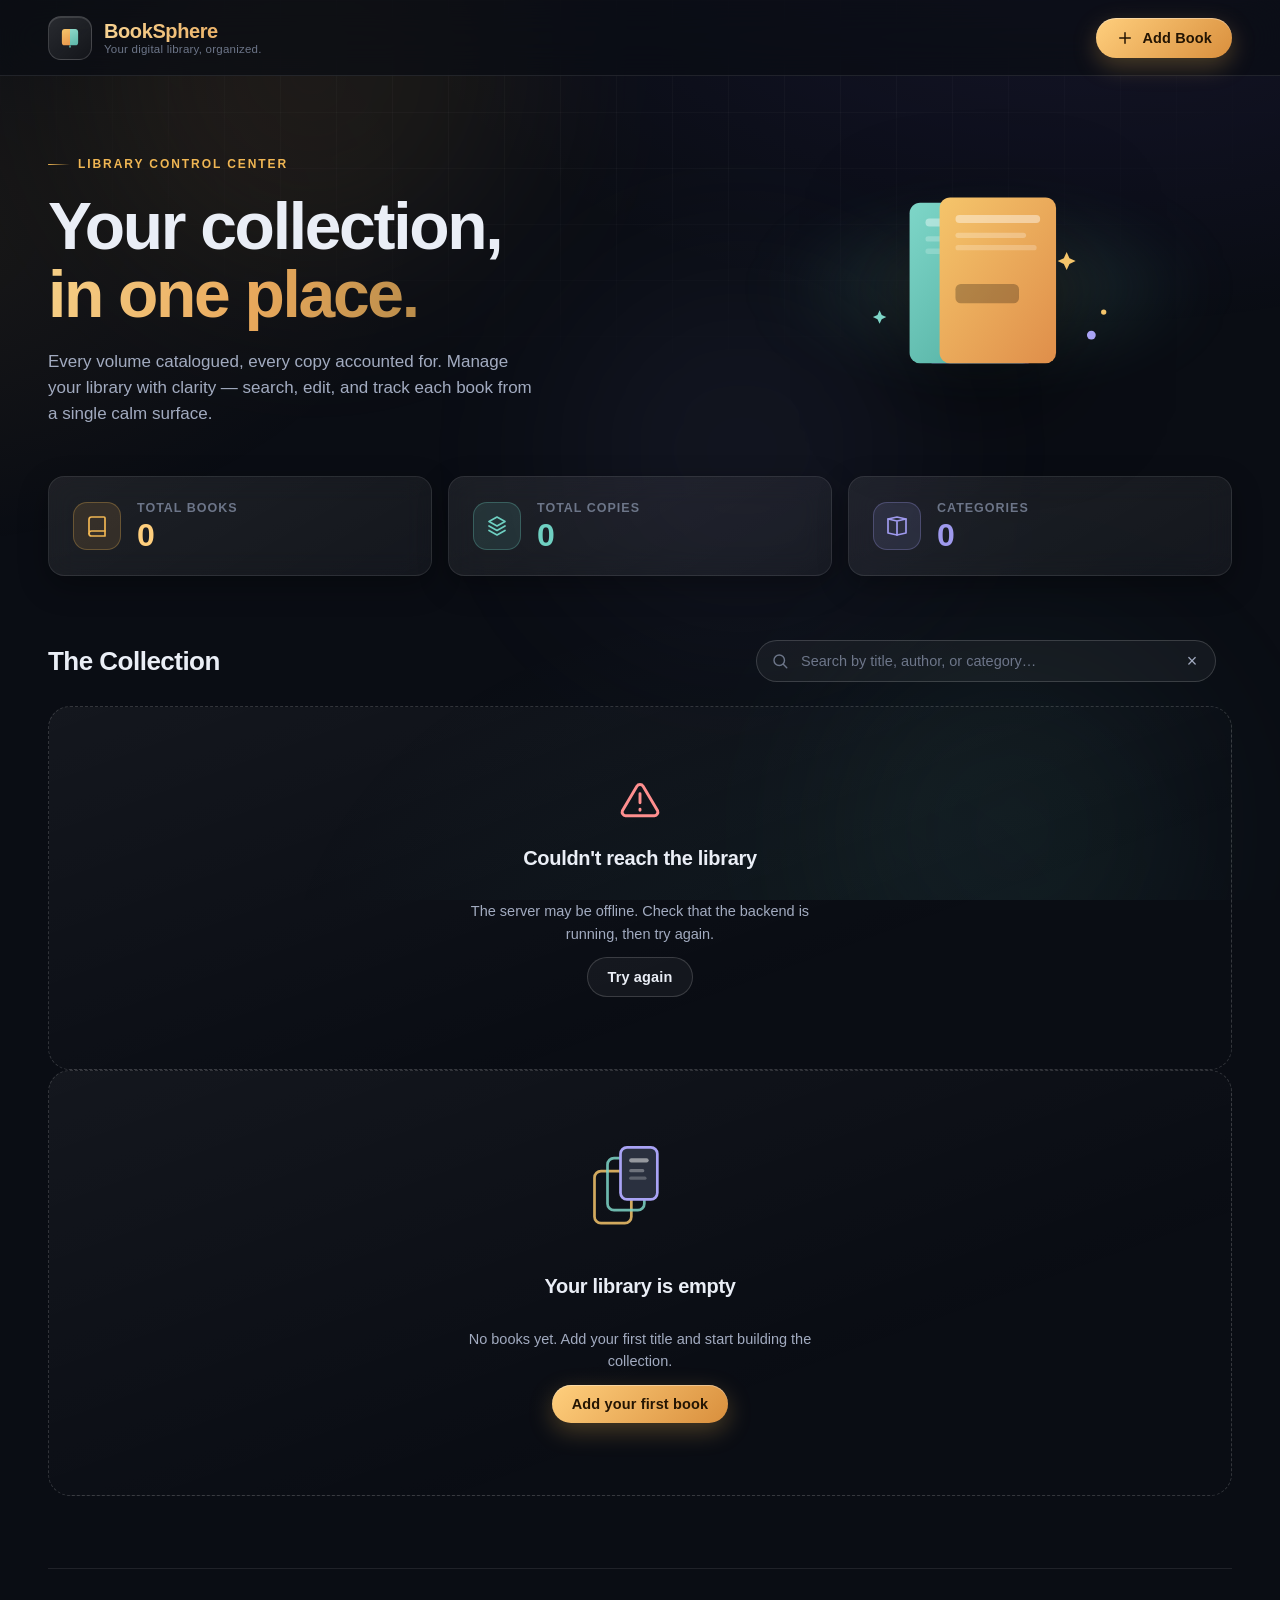
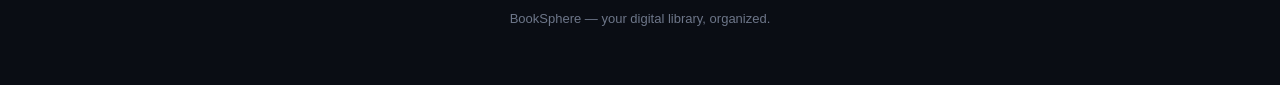
==== src/main/resources/static/index.html @ 6e529791 "Added BookSphere frontend dashboard" ====
<!DOCTYPE html>
<html lang="en">
<head>
  <meta charset="UTF-8">
  <meta name="viewport" content="width=device-width, initial-scale=1.0">
  <meta name="description" content="BookSphere - your digital library, organized.">
  <title>BookSphere &middot; Your digital library, organized.</title>
  <link rel="stylesheet" href="css/style.css">
</head>
<body>

  <!-- Ambient background decoration -->
  <div class="app-bg" aria-hidden="true">
    <div class="orb orb--amber"></div>
    <div class="orb orb--teal"></div>
    <div class="orb orb--violet"></div>
    <div class="grid-haze"></div>
  </div>

  <!-- ======================= Header ======================= -->
  <header class="site-header">
    <div class="site-header-inner">
      <a class="brand" href="#" aria-label="BookSphere home">
        <span class="brand-mark" aria-hidden="true">
          <svg viewBox="0 0 32 32" fill="none">
            <path d="M6 8.5C6 6.57 7.57 5 9.5 5H16v20H9.5A3.5 3.5 0 0 1 6 21.5v-13Z" fill="url(#g-brand)"/>
            <path d="M26 8.5C26 6.57 24.43 5 22.5 5H16v20h6.5a3.5 3.5 0 0 0 3.5-3.5v-13Z" fill="url(#g-brand2)"/>
            <rect x="15.1" y="25" width="1.8" height="3" rx="0.9" fill="url(#g-brand2)"/>
            <defs>
              <linearGradient id="g-brand" x1="6" y1="5" x2="16" y2="25" gradientUnits="userSpaceOnUse">
                <stop stop-color="#F5C56B"/><stop offset="1" stop-color="#E8964B"/>
              </linearGradient>
              <linearGradient id="g-brand2" x1="16" y1="5" x2="26" y2="25" gradientUnits="userSpaceOnUse">
                <stop stop-color="#8FD8C9"/><stop offset="1" stop-color="#5BB6A8"/>
              </linearGradient>
            </defs>
          </svg>
        </span>
        <span class="brand-text">
          <span class="brand-name">BookSphere</span>
          <span class="brand-tagline">Your digital library, organized.</span>
        </span>
      </a>

      <nav class="header-actions" aria-label="Primary actions">
        <button type="button" class="btn btn-primary" id="addBookBtn">
          <svg class="icon" viewBox="0 0 24 24" aria-hidden="true"><path d="M12 5v14M5 12h14" stroke="currentColor" stroke-width="2" stroke-linecap="round"/></svg>
          <span>Add Book</span>
        </button>
      </nav>
    </div>
  </header>

  <main id="main" class="page">

    <!-- ======================= Hero ======================= -->
    <section class="hero" aria-label="Welcome">
      <div class="hero-copy">
        <p class="eyebrow">Library Control Center</p>
        <h1 class="hero-title">Your collection,<br><span class="hero-accent">in one place.</span></h1>
        <p class="hero-sub">
          Every volume catalogued, every copy accounted for. Manage your library with clarity —
          search, edit, and track each book from a single calm surface.
        </p>
      </div>

      <div class="hero-art" aria-hidden="true">
        <div class="hero-art-stack">
          <svg class="stack-svg" viewBox="0 0 340 240">
            <defs>
              <linearGradient id="g-b1" x1="0" y1="0" x2="1" y2="1">
                <stop offset="0" stop-color="#F5C56B"/><stop offset="1" stop-color="#DF8E4A"/>
              </linearGradient>
              <linearGradient id="g-b2" x1="0" y1="0" x2="1" y2="1">
                <stop offset="0" stop-color="#7ED6C8"/><stop offset="1" stop-color="#4BA89B"/>
              </linearGradient>
              <linearGradient id="g-b3" x1="0" y1="0" x2="1" y2="1">
                <stop offset="0" stop-color="#A9A3F5"/><stop offset="1" stop-color="#7A72D8"/>
              </linearGradient>
            </defs>

            <g class="book book--back">
              <rect x="96" y="34" width="128" height="176" rx="10" fill="url(#g-b3)"/>
              <rect x="112" y="52" width="96" height="8" rx="4" fill="rgba(255,255,255,.35)"/>
              <rect x="112" y="70" width="76" height="6" rx="3" fill="rgba(255,255,255,.22)"/>
              <rect x="112" y="84" width="88" height="6" rx="3" fill="rgba(255,255,255,.18)"/>
            </g>

            <g class="book book--mid">
              <rect x="80" y="28" width="140" height="182" rx="12" fill="url(#g-b2)"/>
              <rect x="98" y="46" width="104" height="9" rx="4.5" fill="rgba(255,255,255,.4)"/>
              <rect x="98" y="66" width="84" height="6" rx="3" fill="rgba(255,255,255,.24)"/>
              <rect x="98" y="80" width="96" height="6" rx="3" fill="rgba(255,255,255,.2)"/>
              <circle cx="150" cy="118" r="26" fill="rgba(255,255,255,.14)"/>
              <circle cx="150" cy="118" r="14" fill="rgba(255,255,255,.18)"/>
            </g>

            <g class="book book--front">
              <rect x="114" y="22" width="132" height="188" rx="12" fill="url(#g-b1)"/>
              <rect x="132" y="42" width="96" height="9" rx="4.5" fill="rgba(255,255,255,.42)"/>
              <rect x="132" y="62" width="80" height="6" rx="3" fill="rgba(255,255,255,.26)"/>
              <rect x="132" y="76" width="92" height="6" rx="3" fill="rgba(255,255,255,.22)"/>
              <rect x="132" y="120" width="72" height="22" rx="6" fill="rgba(24,16,8,.28)"/>
            </g>

            <g class="spark spark--a"><path d="M258 84l3.2 7 7 3.2-7 3.2-3.2 7-3.2-7-7-3.2 7-3.2z" fill="#F5C56B"/></g>
            <g class="spark spark--b"><path d="M46 150l2.4 5.2 5.2 2.4-5.2 2.4-2.4 5.2-2.4-5.2-5.2-2.4 5.2-2.4z" fill="#7ED6C8"/></g>
            <g class="spark spark--c"><circle cx="286" cy="178" r="5" fill="#A9A3F5"/><circle cx="300" cy="152" r="3" fill="#F5C56B"/></g>
          </svg>
        </div>
        <div class="hero-art-glow" aria-hidden="true"></div>
      </div>
    </section>

    <!-- ======================= Statistics ======================= -->
    <section class="stats" aria-label="Library statistics">
      <article class="stat-card stat-card--books">
        <span class="stat-icon" aria-hidden="true">
          <svg viewBox="0 0 24 24"><path d="M4 19.5A2.5 2.5 0 0 1 6.5 17H20V4a1 1 0 0 0-1-1H6.5A2.5 2.5 0 0 0 4 5.5v14Z"/><path d="M4 19.5A2.5 2.5 0 0 0 6.5 22H20v-5"/></svg>
        </span>
        <div class="stat-body">
          <span class="stat-label">Total Books</span>
          <span class="stat-value" id="statBooks">0</span>
        </div>
      </article>

      <article class="stat-card stat-card--copies">
        <span class="stat-icon" aria-hidden="true">
          <svg viewBox="0 0 24 24"><path d="M12 3l8 4.5-8 4.5-8-4.5L12 3Z"/><path d="M4 12l8 4.5 8-4.5"/><path d="M4 16.5l8 4.5 8-4.5"/></svg>
        </span>
        <div class="stat-body">
          <span class="stat-label">Total Copies</span>
          <span class="stat-value" id="statCopies">0</span>
        </div>
      </article>

      <article class="stat-card stat-card--categories">
        <span class="stat-icon" aria-hidden="true">
          <svg viewBox="0 0 24 24"><path d="M3 5l9-2 9 2v14l-9 2-9-2V5Z"/><path d="M3 5l9 2 9-2M12 7v14"/></svg>
        </span>
        <div class="stat-body">
          <span class="stat-label">Categories</span>
          <span class="stat-value" id="statCategories">0</span>
        </div>
      </article>
    </section>

    <!-- ======================= Collection ======================= -->
    <section class="collection" aria-labelledby="collectionHeading">
      <div class="collection-toolbar">
        <h2 class="collection-title" id="collectionHeading">The Collection</h2>

        <div class="search-wrap">
          <svg class="search-icon" viewBox="0 0 24 24" aria-hidden="true"><circle cx="11" cy="11" r="7"/><path d="M21 21l-4.3-4.3"/></svg>
          <label class="sr-only" for="searchInput">Search books by title, author, or category</label>
          <input type="search" id="searchInput" class="search-input"
                 placeholder="Search by title, author, or category&hellip;" autocomplete="off">
          <button type="button" class="search-clear" id="searchClear" aria-label="Clear search" hidden>&times;</button>
        </div>

        <span class="result-count" id="resultCount" aria-live="polite"></span>
      </div>

      <!-- Book cards grid -->
      <div class="books-grid" id="booksGrid" aria-live="polite"></div>

      <!-- Loading state -->
      <div class="state-panel" id="loadingState" role="status" aria-label="Loading books">
        <div class="skeleton-grid" aria-hidden="true">
          <div class="skeleton-card"></div>
          <div class="skeleton-card"></div>
          <div class="skeleton-card"></div>
          <div class="skeleton-card"></div>
          <div class="skeleton-card"></div>
          <div class="skeleton-card"></div>
        </div>
        <p class="state-note">Opening your library&hellip;</p>
      </div>

      <!-- Load error state -->
      <div class="state-panel state-panel--center" id="errorState" role="alert" hidden>
        <div class="state-glyph" aria-hidden="true">
          <svg viewBox="0 0 24 24"><path d="M12 8v5M12 16.5v.5"/><path d="M10.3 3.9L2.4 17.3A2 2 0 0 0 4.1 20h15.8a2 2 0 0 0 1.7-2.7L13.7 3.9a2 2 0 0 0-3.4 0Z"/></svg>
        </div>
        <h3>Couldn't reach the library</h3>
        <p class="state-note">The server may be offline. Check that the backend is running, then try again.</p>
        <button type="button" class="btn btn-ghost" id="retryBtn">Try again</button>
      </div>

      <!-- Empty state -->
      <div class="state-panel state-panel--center" id="emptyState" hidden>
        <div class="empty-art" aria-hidden="true">
          <svg viewBox="0 0 120 96">
            <rect x="18" y="26" width="34" height="48" rx="6" fill="none" stroke="#F5C56B" stroke-width="2.5" opacity=".85"/>
            <rect x="30" y="14" width="34" height="48" rx="6" fill="none" stroke="#7ED6C8" stroke-width="2.5" opacity=".85"/>
            <rect x="42" y="4" width="34" height="48" rx="6" fill="#2A303F"/>
            <rect x="42" y="4" width="34" height="48" rx="6" fill="none" stroke="#A9A3F5" stroke-width="2.5"/>
            <rect x="50" y="14" width="18" height="4" rx="2" fill="rgba(255,255,255,.5)"/>
            <rect x="50" y="24" width="14" height="3" rx="1.5" fill="rgba(255,255,255,.32)"/>
            <rect x="50" y="31" width="16" height="3" rx="1.5" fill="rgba(255,255,255,.24)"/>
          </svg>
        </div>
        <h3>Your library is empty</h3>
        <p class="state-note">No books yet. Add your first title and start building the collection.</p>
        <button type="button" class="btn btn-primary" id="emptyAddBtn">Add your first book</button>
      </div>
    </section>

    <footer class="site-footer">
      <p>BookSphere &mdash; your digital library, organized.</p>
    </footer>
  </main>

  <!-- ======================= Add / Edit modal ======================= -->
  <div class="modal" id="bookModal" hidden role="dialog" aria-modal="true" aria-labelledby="bookModalTitle">
    <div class="modal-backdrop" data-close></div>
    <div class="modal-panel">
      <div class="modal-header">
        <h2 id="bookModalTitle">Add Book</h2>
        <button type="button" class="icon-btn" data-close aria-label="Close dialog">&times;</button>
      </div>

      <form id="bookForm" novalidate>
        <div class="field">
          <label for="fieldTitle">Title</label>
          <input type="text" id="fieldTitle" name="title" required maxlength="255" placeholder="e.g. The Midnight Library">
        </div>

        <div class="field">
          <label for="fieldAuthor">Author</label>
          <input type="text" id="fieldAuthor" name="author" required maxlength="255" placeholder="e.g. Matt Haig">
        </div>

        <div class="field">
          <label for="fieldCategory">Category</label>
          <input type="text" id="fieldCategory" name="category" required maxlength="255" placeholder="e.g. Fiction">
        </div>

        <div class="field-row">
          <div class="field">
            <label for="fieldPrice">Price</label>
            <div class="input-affix">
              <span class="affix" aria-hidden="true">$</span>
              <input type="number" id="fieldPrice" name="price" required min="1" step="0.01" placeholder="0.00">
            </div>
          </div>

          <div class="field">
            <label for="fieldQuantity">Quantity</label>
            <input type="number" id="fieldQuantity" name="quantity" required min="0" step="1" placeholder="0">
          </div>
        </div>

        <p class="form-error" id="formError" role="alert" hidden></p>

        <div class="form-actions">
          <button type="button" class="btn btn-ghost" data-close>Cancel</button>
          <button type="submit" class="btn btn-primary" id="bookFormSubmit">
            <span class="btn-label">Save Book</span>
          </button>
        </div>
      </form>
    </div>
  </div>

  <!-- ======================= Details modal ======================= -->
  <div class="modal" id="detailsModal" hidden role="dialog" aria-modal="true" aria-labelledby="detailsTitle">
    <div class="modal-backdrop" data-close></div>
    <div class="modal-panel modal-panel--details">
      <div class="modal-header">
        <h2 id="detailsTitle">Book Details</h2>
        <button type="button" class="icon-btn" data-close aria-label="Close dialog">&times;</button>
      </div>
      <div id="detailsContent"></div>
    </div>
  </div>

  <!-- ======================= Delete confirmation modal ======================= -->
  <div class="modal" id="deleteModal" hidden role="dialog" aria-modal="true" aria-labelledby="deleteTitle">
    <div class="modal-backdrop" data-close></div>
    <div class="modal-panel modal-panel--sm">
      <div class="modal-header">
        <h2 id="deleteTitle">Remove book?</h2>
        <button type="button" class="icon-btn" data-close aria-label="Close dialog">&times;</button>
      </div>
      <div class="modal-body">
        <p id="deleteMessage">This will permanently remove the book.</p>
        <p class="state-note">This action cannot be undone.</p>
        <div class="form-actions">
          <button type="button" class="btn btn-ghost" data-close>Cancel</button>
          <button type="button" class="btn btn-danger" id="confirmDeleteBtn">Delete book</button>
        </div>
      </div>
    </div>
  </div>

  <!-- Toast region -->
  <div class="toast-region" id="toastRegion" aria-live="polite" aria-atomic="false"></div>

  <script src="js/script.js" defer></script>
</body>
</html>
---- src/main/resources/static/css/style.css ----
/* ==========================================================================
   BookSphere — digital library control center
   Sections:
   1. Design tokens
   2. Reset & base
   3. Background decoration
   4. Buttons & icons
   5. Header
   6. Hero
   7. Statistics
   8. Collection toolbar & search
   9. Book cards
   10. State panels (loading / empty / error)
   11. Modals & forms
   12. Toasts
   13. Utilities
   14. Motion
   15. Responsive
   ========================================================================== */

/* --------------------------------------------------------------------------
   1. Design tokens
   -------------------------------------------------------------------------- */
:root {
  --bg: #0a0d14;
  --bg-soft: #0e1220;
  --surface: rgba(255, 255, 255, 0.045);
  --surface-strong: rgba(255, 255, 255, 0.08);
  --surface-hover: rgba(255, 255, 255, 0.1);
  --border: rgba(255, 255, 255, 0.09);
  --border-strong: rgba(255, 255, 255, 0.16);

  --text: #eaeef6;
  --text-dim: #a2abc0;
  --text-faint: #6d7689;

  --accent: #f0b653;
  --accent-strong: #ffcf7d;
  --accent-deep: #d98f3d;
  --teal: #6fd0c2;
  --violet: #9f9aee;
  --danger: #ef6d6d;
  --danger-strong: #ff8f8f;
  --success: #6fd0a2;

  --radius-sm: 10px;
  --radius: 16px;
  --radius-lg: 22px;

  --shadow: 0 18px 50px rgba(0, 0, 0, 0.45);
  --shadow-soft: 0 10px 30px rgba(0, 0, 0, 0.32);

  --font: "Inter", "Segoe UI", -apple-system, BlinkMacSystemFont, Roboto, "Helvetica Neue", Arial, sans-serif;

  --header-h: 76px;
  --page-max: 1240px;

  --ease: cubic-bezier(0.22, 1, 0.36, 1);
}

/* --------------------------------------------------------------------------
   2. Reset & base
   -------------------------------------------------------------------------- */
*,
*::before,
*::after {
  box-sizing: border-box;
  margin: 0;
  padding: 0;
}

html {
  scroll-behavior: smooth;
}

body {
  font-family: var(--font);
  background: var(--bg);
  color: var(--text);
  line-height: 1.55;
  min-height: 100vh;
  -webkit-font-smoothing: antialiased;
  text-rendering: optimizeLegibility;
  overflow-x: hidden;
}

button {
  font-family: inherit;
  cursor: pointer;
  border: none;
  background: none;
  color: inherit;
}

input {
  font-family: inherit;
}

a {
  color: inherit;
  text-decoration: none;
}

::selection {
  background: rgba(240, 182, 83, 0.32);
  color: var(--text);
}

:focus-visible {
  outline: 2px solid var(--accent);
  outline-offset: 2px;
  border-radius: 4px;
}

.sr-only {
  position: absolute;
  width: 1px;
  height: 1px;
  padding: 0;
  margin: -1px;
  overflow: hidden;
  clip: rect(0 0 0 0);
  white-space: nowrap;
  border: 0;
}

.icon {
  width: 18px;
  height: 18px;
  flex: none;
}

/* --------------------------------------------------------------------------
   3. Background decoration
   -------------------------------------------------------------------------- */
.app-bg {
  position: fixed;
  inset: 0;
  z-index: -1;
  pointer-events: none;
  overflow: hidden;
}

.app-bg::before {
  content: "";
  position: absolute;
  inset: 0;
  background:
    radial-gradient(1200px 700px at 85% -10%, rgba(127, 94, 255, 0.10), transparent 60%),
    radial-gradient(1000px 600px at -10% 25%, rgba(240, 182, 83, 0.07), transparent 55%),
    radial-gradient(900px 700px at 60% 110%, rgba(111, 208, 194, 0.06), transparent 55%);
}

.grid-haze {
  position: absolute;
  inset: 0;
  background-image:
    linear-gradient(rgba(255, 255, 255, 0.028) 1px, transparent 1px),
    linear-gradient(90deg, rgba(255, 255, 255, 0.028) 1px, transparent 1px);
  background-size: 56px 56px;
  mask-image: radial-gradient(ellipse 80% 60% at 50% 0%, #000 30%, transparent 75%);
  -webkit-mask-image: radial-gradient(ellipse 80% 60% at 50% 0%, #000 30%, transparent 75%);
}

.orb {
  position: absolute;
  border-radius: 50%;
  filter: blur(90px);
  opacity: 0.5;
}

.orb--amber { width: 420px; height: 420px; background: rgba(240, 182, 83, 0.16); top: -140px; left: 8%; }
.orb--teal  { width: 380px; height: 380px; background: rgba(111, 208, 194, 0.13); bottom: -120px; right: 6%; }
.orb--violet{ width: 360px; height: 360px; background: rgba(159, 154, 238, 0.12); top: 30%; right: 28%; }

/* --------------------------------------------------------------------------
   4. Buttons & icons
   -------------------------------------------------------------------------- */
.btn {
  display: inline-flex;
  align-items: center;
  justify-content: center;
  gap: 8px;
  padding: 11px 20px;
  border-radius: 999px;
  font-size: 14.5px;
  font-weight: 600;
  letter-spacing: 0.01em;
  transition: transform 0.18s var(--ease), box-shadow 0.18s var(--ease), background 0.18s var(--ease), border-color 0.18s var(--ease), color 0.18s var(--ease);
  white-space: nowrap;
  user-select: none;
}

.btn:active { transform: translateY(1px) scale(0.985); }

.btn-primary {
  background: linear-gradient(135deg, var(--accent-strong), var(--accent-deep));
  color: #241503;
  box-shadow: 0 8px 24px rgba(240, 182, 83, 0.28), inset 0 1px 0 rgba(255, 255, 255, 0.35);
}

.btn-primary:hover {
  transform: translateY(-1px);
  box-shadow: 0 12px 30px rgba(240, 182, 83, 0.38), inset 0 1px 0 rgba(255, 255, 255, 0.4);
}

.btn-ghost {
  background: var(--surface);
  border: 1px solid var(--border-strong);
  color: var(--text);
}

.btn-ghost:hover {
  background: var(--surface-hover);
  border-color: rgba(255, 255, 255, 0.26);
  transform: translateY(-1px);
}

.btn-danger {
  background: linear-gradient(135deg, #ff8f8f, #d95050);
  color: #2b0707;
  box-shadow: 0 8px 24px rgba(239, 109, 109, 0.25);
}

.btn-danger:hover {
  transform: translateY(-1px);
  box-shadow: 0 12px 30px rgba(239, 109, 109, 0.35);
}

.btn:disabled {
  opacity: 0.55;
  cursor: not-allowed;
  transform: none !important;
  box-shadow: none !important;
}

.icon-btn {
  display: inline-flex;
  align-items: center;
  justify-content: center;
  width: 34px;
  height: 34px;
  border-radius: 10px;
  background: var(--surface);
  border: 1px solid var(--border);
  color: var(--text-dim);
  font-size: 20px;
  line-height: 1;
  transition: background 0.16s var(--ease), color 0.16s var(--ease), border-color 0.16s var(--ease), transform 0.16s var(--ease);
}

.icon-btn:hover {
  background: var(--surface-hover);
  color: var(--text);
  transform: translateY(-1px);
}

/* Small square action buttons on cards */
.card-btn {
  display: inline-flex;
  align-items: center;
  justify-content: center;
  width: 34px;
  height: 34px;
  border-radius: 10px;
  border: 1px solid var(--border);
  background: var(--surface);
  color: var(--text-dim);
  transition: all 0.16s var(--ease);
}

.card-btn svg { width: 16px; height: 16px; }

.card-btn--edit:hover {
  color: var(--accent-strong);
  border-color: rgba(240, 182, 83, 0.4);
  background: rgba(240, 182, 83, 0.1);
}

.card-btn--delete:hover {
  color: var(--danger-strong);
  border-color: rgba(239, 109, 109, 0.4);
  background: rgba(239, 109, 109, 0.1);
}

/* --------------------------------------------------------------------------
   5. Header
   -------------------------------------------------------------------------- */
.site-header {
  position: sticky;
  top: 0;
  z-index: 40;
  height: var(--header-h);
  backdrop-filter: blur(18px);
  -webkit-backdrop-filter: blur(18px);
  background: rgba(10, 13, 20, 0.72);
  border-bottom: 1px solid var(--border);
}

.site-header-inner {
  max-width: var(--page-max);
  margin: 0 auto;
  padding: 0 28px;
  height: 100%;
  display: flex;
  align-items: center;
  justify-content: space-between;
  gap: 20px;
}

.brand {
  display: flex;
  align-items: center;
  gap: 12px;
  border-radius: 12px;
}

.brand-mark {
  display: grid;
  place-items: center;
  width: 44px;
  height: 44px;
  border-radius: 13px;
  background: linear-gradient(140deg, rgba(255, 255, 255, 0.12), rgba(255, 255, 255, 0.03));
  border: 1px solid var(--border-strong);
  box-shadow: inset 0 1px 0 rgba(255, 255, 255, 0.12);
}

.brand-mark svg { width: 26px; height: 26px; }

.brand-text { display: flex; flex-direction: column; line-height: 1.2; }

.brand-name {
  font-size: 20px;
  font-weight: 800;
  letter-spacing: -0.02em;
  background: linear-gradient(90deg, #f7d291, #e9a95c);
  -webkit-background-clip: text;
  background-clip: text;
  -webkit-text-fill-color: transparent;
}

.brand-tagline {
  font-size: 11.5px;
  color: var(--text-faint);
  letter-spacing: 0.02em;
}

.header-actions { display: flex; align-items: center; gap: 12px; }

/* --------------------------------------------------------------------------
   6. Hero
   -------------------------------------------------------------------------- */
.page {
  max-width: var(--page-max);
  margin: 0 auto;
  padding: 0 28px;
}

.hero {
  position: relative;
  display: grid;
  grid-template-columns: 1.15fr 0.85fr;
  gap: 40px;
  align-items: center;
  padding: 72px 0 48px;
}

.hero-copy { position: relative; z-index: 2; }

.eyebrow {
  display: inline-flex;
  align-items: center;
  gap: 8px;
  font-size: 12px;
  font-weight: 700;
  letter-spacing: 0.16em;
  text-transform: uppercase;
  color: var(--accent);
  margin-bottom: 18px;
}

.eyebrow::before {
  content: "";
  width: 22px;
  height: 1.5px;
  background: linear-gradient(90deg, var(--accent), transparent);
  border-radius: 2px;
}

.hero-title {
  font-size: clamp(40px, 5.4vw, 66px);
  font-weight: 800;
  line-height: 1.04;
  letter-spacing: -0.035em;
  margin-bottom: 20px;
}

.hero-accent {
  background: linear-gradient(100deg, #f6cf86, #e9a95c 55%, #b98c4a);
  -webkit-background-clip: text;
  background-clip: text;
  -webkit-text-fill-color: transparent;
}

.hero-sub {
  font-size: 17px;
  color: var(--text-dim);
  max-width: 52ch;
}

.hero-art { position: relative; display: flex; justify-content: center; z-index: 1; }

.hero-art-stack { position: relative; }

.stack-svg {
  width: min(400px, 100%);
  height: auto;
  filter: drop-shadow(0 30px 50px rgba(0, 0, 0, 0.5));
}

.hero-art-glow {
  position: absolute;
  inset: 12% 5%;
  background: radial-gradient(closest-side, rgba(240, 182, 83, 0.22), rgba(111, 208, 194, 0.12), transparent);
  filter: blur(30px);
  z-index: -1;
  border-radius: 50%;
}

/* --------------------------------------------------------------------------
   7. Statistics
   -------------------------------------------------------------------------- */
.stats {
  display: grid;
  grid-template-columns: repeat(3, 1fr);
  gap: 16px;
  margin-bottom: 64px;
}

.stat-card {
  display: flex;
  align-items: center;
  gap: 16px;
  padding: 22px 24px;
  background: linear-gradient(150deg, var(--surface-strong), var(--surface));
  border: 1px solid var(--border);
  border-radius: var(--radius);
  backdrop-filter: blur(14px);
  -webkit-backdrop-filter: blur(14px);
  box-shadow: var(--shadow-soft);
  transition: transform 0.22s var(--ease), border-color 0.22s var(--ease);
}

.stat-card:hover {
  transform: translateY(-3px);
  border-color: var(--border-strong);
}

.stat-icon {
  display: grid;
  place-items: center;
  width: 48px;
  height: 48px;
  border-radius: 14px;
  flex: none;
}

.stat-icon svg {
  width: 24px;
  height: 24px;
  stroke: currentColor;
  fill: none;
  stroke-width: 1.7;
  stroke-linecap: round;
  stroke-linejoin: round;
}

.stat-card--books .stat-icon      { color: var(--accent);  background: rgba(240, 182, 83, 0.12);  border: 1px solid rgba(240, 182, 83, 0.28); }
.stat-card--copies .stat-icon     { color: var(--teal);    background: rgba(111, 208, 194, 0.12); border: 1px solid rgba(111, 208, 194, 0.28); }
.stat-card--categories .stat-icon { color: var(--violet);  background: rgba(159, 154, 238, 0.12); border: 1px solid rgba(159, 154, 238, 0.28); }

.stat-body { display: flex; flex-direction: column; }

.stat-label {
  font-size: 12.5px;
  font-weight: 600;
  letter-spacing: 0.08em;
  text-transform: uppercase;
  color: var(--text-faint);
}

.stat-value {
  font-size: 32px;
  font-weight: 800;
  letter-spacing: -0.02em;
  line-height: 1.1;
}

.stat-card--books .stat-value      { color: var(--accent-strong); }
.stat-card--copies .stat-value     { color: var(--teal); }
.stat-card--categories .stat-value { color: var(--violet); }

/* --------------------------------------------------------------------------
   8. Collection toolbar & search
   -------------------------------------------------------------------------- */
.collection { padding-bottom: 40px; }

.collection-toolbar {
  display: flex;
  align-items: center;
  flex-wrap: wrap;
  gap: 16px;
  margin-bottom: 24px;
}

.collection-title {
  font-size: 26px;
  font-weight: 800;
  letter-spacing: -0.02em;
  margin-right: auto;
}

.search-wrap {
  position: relative;
  flex: 1 1 320px;
  max-width: 460px;
}

.search-icon {
  position: absolute;
  left: 15px;
  top: 50%;
  transform: translateY(-50%);
  width: 18px;
  height: 18px;
  fill: none;
  stroke: var(--text-faint);
  stroke-width: 1.9;
  stroke-linecap: round;
  pointer-events: none;
}

.search-input {
  width: 100%;
  padding: 12px 42px 12px 44px;
  border-radius: 999px;
  border: 1px solid var(--border-strong);
  background: var(--surface);
  color: var(--text);
  font-size: 14.5px;
  transition: border-color 0.18s var(--ease), background 0.18s var(--ease), box-shadow 0.18s var(--ease);
}

.search-input::placeholder { color: var(--text-faint); }

.search-input:focus {
  outline: none;
  border-color: rgba(240, 182, 83, 0.55);
  background: var(--surface-strong);
  box-shadow: 0 0 0 4px rgba(240, 182, 83, 0.12);
}

.search-input::-webkit-search-cancel-button { display: none; }

.search-clear {
  position: absolute;
  right: 10px;
  top: 50%;
  transform: translateY(-50%);
  width: 28px;
  height: 28px;
  border-radius: 50%;
  color: var(--text-dim);
  font-size: 18px;
  line-height: 1;
  display: grid;
  place-items: center;
  transition: background 0.16s var(--ease), color 0.16s var(--ease);
}

.search-clear:hover { background: var(--surface-hover); color: var(--text); }

.result-count {
  font-size: 13px;
  color: var(--text-faint);
  white-space: nowrap;
}

/* --------------------------------------------------------------------------
   9. Book cards
   -------------------------------------------------------------------------- */
.books-grid {
  display: grid;
  grid-template-columns: repeat(auto-fill, minmax(262px, 1fr));
  gap: 18px;
}

.book-card {
  position: relative;
  display: flex;
  flex-direction: column;
  border-radius: var(--radius);
  background: linear-gradient(160deg, var(--surface-strong), var(--surface));
  border: 1px solid var(--border);
  backdrop-filter: blur(12px);
  -webkit-backdrop-filter: blur(12px);
  box-shadow: var(--shadow-soft);
  overflow: hidden;
  cursor: pointer;
  transition: transform 0.22s var(--ease), border-color 0.22s var(--ease), box-shadow 0.22s var(--ease);
}

.book-card:hover {
  transform: translateY(-4px);
  border-color: var(--border-strong);
  box-shadow: 0 20px 46px rgba(0, 0, 0, 0.5);
}

/* Category-tinted spine accent */
.book-spine {
  position: absolute;
  inset: 0 auto 0 0;
  width: 5px;
  background: linear-gradient(180deg,
    hsl(var(--cat-hue) 85% 68%),
    hsl(var(--cat-hue) 80% 46%));
}

.book-card-body { padding: 22px 22px 18px; display: flex; flex-direction: column; gap: 6px; flex: 1; }

.book-card-top {
  display: flex;
  align-items: center;
  justify-content: space-between;
  gap: 10px;
  margin-bottom: 8px;
}

.badge {
  display: inline-flex;
  align-items: center;
  gap: 6px;
  padding: 4px 10px;
  border-radius: 999px;
  font-size: 11.5px;
  font-weight: 700;
  letter-spacing: 0.02em;
  color: hsl(var(--cat-hue) 90% 78%);
  background: hsla(var(--cat-hue), 70%, 60%, 0.14);
  border: 1px solid hsla(var(--cat-hue), 75%, 65%, 0.28);
}

.badge::before {
  content: "";
  width: 6px;
  height: 6px;
  border-radius: 50%;
  background: hsl(var(--cat-hue) 90% 70%);
  box-shadow: 0 0 8px hsl(var(--cat-hue) 90% 70%);
}

.book-id {
  font-size: 11.5px;
  font-weight: 700;
  color: var(--text-faint);
  letter-spacing: 0.04em;
}

.book-title {
  font-size: 17.5px;
  font-weight: 700;
  line-height: 1.3;
  letter-spacing: -0.015em;
  display: -webkit-box;
  -webkit-line-clamp: 2;
  -webkit-box-orient: vertical;
  overflow: hidden;
  min-height: 2.6em;
}

.book-author {
  font-size: 13.5px;
  color: var(--text-dim);
  display: -webkit-box;
  -webkit-line-clamp: 1;
  -webkit-box-orient: vertical;
  overflow: hidden;
}

.book-meta {
  display: flex;
  align-items: center;
  justify-content: space-between;
  gap: 10px;
  margin-top: 12px;
  padding-top: 14px;
  border-top: 1px dashed var(--border);
}

.book-price {
  font-size: 16px;
  font-weight: 800;
  color: var(--accent-strong);
  letter-spacing: -0.01em;
}

.book-qty {
  display: inline-flex;
  align-items: center;
  gap: 6px;
  font-size: 12.5px;
  font-weight: 600;
  color: var(--text-dim);
  padding: 4px 10px;
  border-radius: 999px;
  background: var(--surface);
  border: 1px solid var(--border);
}

.book-qty--none { color: var(--danger-strong); border-color: rgba(239, 109, 109, 0.3); }

.book-actions {
  display: flex;
  gap: 8px;
  margin-top: 16px;
  opacity: 0;
  transform: translateY(4px);
  transition: opacity 0.2s var(--ease), transform 0.2s var(--ease);
}

.book-card:hover .book-actions,
.book-card:focus-within .book-actions {
  opacity: 1;
  transform: translateY(0);
}

@media (hover: none) {
  .book-actions { opacity: 1; transform: none; }
}

/* --------------------------------------------------------------------------
   10. State panels (loading / empty / error)
   -------------------------------------------------------------------------- */
.state-panel {
  padding: 28px;
  text-align: center;
  border-radius: var(--radius-lg);
  background: linear-gradient(160deg, var(--surface), transparent 70%);
  border: 1px dashed var(--border-strong);
}

.state-panel--center {
  display: flex;
  flex-direction: column;
  align-items: center;
  gap: 12px;
  padding: 72px 28px;
}

.state-panel h3 {
  font-size: 20px;
  font-weight: 700;
  letter-spacing: -0.015em;
}

.state-note {
  color: var(--text-dim);
  font-size: 14.5px;
  max-width: 46ch;
}

.state-glyph {
  color: var(--danger-strong);
}

.state-glyph svg {
  width: 44px;
  height: 44px;
  fill: none;
  stroke: currentColor;
  stroke-width: 1.6;
  stroke-linecap: round;
  stroke-linejoin: round;
}

.empty-art { margin-bottom: 4px; }

.empty-art svg { width: 130px; height: auto; }

/* Loading skeletons */
.skeleton-grid {
  display: grid;
  grid-template-columns: repeat(auto-fill, minmax(262px, 1fr));
  gap: 18px;
}

.skeleton-card {
  height: 218px;
  border-radius: var(--radius);
  background: linear-gradient(100deg,
    var(--surface) 40%,
    rgba(255, 255, 255, 0.085) 50%,
    var(--surface) 60%);
  background-size: 220% 100%;
  animation: shimmer 1.4s linear infinite;
  border: 1px solid var(--border);
}

.state-panel .state-note {
  margin: 14px auto 0;
  display: flex;
  align-items: center;
  justify-content: center;
  gap: 10px;
}

.loading-spinner {
  width: 18px;
  height: 18px;
  border-radius: 50%;
  border: 2px solid var(--border-strong);
  border-top-color: var(--accent);
  animation: spin 0.8s linear infinite;
}

/* --------------------------------------------------------------------------
   11. Modals & forms
   -------------------------------------------------------------------------- */
.modal {
  position: fixed;
  inset: 0;
  z-index: 60;
  display: flex;
  align-items: center;
  justify-content: center;
  padding: 20px;
}

.modal[hidden] { display: none; }

.modal-backdrop {
  position: absolute;
  inset: 0;
  background: rgba(4, 6, 10, 0.68);
  backdrop-filter: blur(6px);
  -webkit-backdrop-filter: blur(6px);
  animation: fadeIn 0.2s ease both;
}

.modal-panel {
  position: relative;
  width: min(480px, 100%);
  max-height: calc(100vh - 48px);
  overflow-y: auto;
  background: linear-gradient(170deg, #151a29, #0e1220);
  border: 1px solid var(--border-strong);
  border-radius: var(--radius-lg);
  box-shadow: var(--shadow);
  padding: 26px;
  animation: modalIn 0.28s var(--ease) both;
}

.modal-panel--sm { width: min(400px, 100%); }

.modal-header {
  display: flex;
  align-items: center;
  justify-content: space-between;
  gap: 12px;
  margin-bottom: 22px;
}

.modal-header h2 {
  font-size: 21px;
  font-weight: 800;
  letter-spacing: -0.02em;
}

.modal-body p { color: var(--text-dim); font-size: 14.5px; }
.modal-body .state-note { margin-top: 6px; }

/* Form fields */
#bookForm { display: flex; flex-direction: column; gap: 16px; }

.field { display: flex; flex-direction: column; gap: 7px; }

.field label {
  font-size: 12.5px;
  font-weight: 700;
  letter-spacing: 0.06em;
  text-transform: uppercase;
  color: var(--text-dim);
}

.field-row {
  display: grid;
  grid-template-columns: 1fr 1fr;
  gap: 14px;
}

.field input {
  padding: 12px 14px;
  border-radius: var(--radius-sm);
  border: 1px solid var(--border-strong);
  background: rgba(255, 255, 255, 0.045);
  color: var(--text);
  font-size: 15px;
  transition: border-color 0.18s var(--ease), background 0.18s var(--ease), box-shadow 0.18s var(--ease);
}

.field input::placeholder { color: var(--text-faint); }

.field input:focus {
  outline: none;
  border-color: rgba(240, 182, 83, 0.55);
  background: rgba(255, 255, 255, 0.07);
  box-shadow: 0 0 0 4px rgba(240, 182, 83, 0.12);
}

.field input[aria-invalid="true"] {
  border-color: rgba(239, 109, 109, 0.6);
}

.input-affix { position: relative; }

.input-affix .affix {
  position: absolute;
  left: 14px;
  top: 50%;
  transform: translateY(-50%);
  color: var(--text-faint);
  font-size: 15px;
  font-weight: 600;
  pointer-events: none;
}

.input-affix input { width: 100%; padding-left: 30px; }

.form-error {
  padding: 11px 14px;
  border-radius: var(--radius-sm);
  font-size: 13.5px;
  color: var(--danger-strong);
  background: rgba(239, 109, 109, 0.1);
  border: 1px solid rgba(239, 109, 109, 0.28);
}

.form-actions {
  display: flex;
  justify-content: flex-end;
  gap: 10px;
  margin-top: 6px;
}

/* Details view */
.detail-block { display: flex; flex-direction: column; gap: 14px; }

.detail-cover {
  height: 110px;
  border-radius: var(--radius);
  background:
    linear-gradient(140deg, hsla(var(--cat-hue), 80%, 60%, 0.35), transparent 60%),
    linear-gradient(160deg, var(--surface-strong), var(--surface));
  border: 1px solid var(--border);
  display: flex;
  align-items: flex-end;
  padding: 16px 18px;
}

.detail-cover .badge { margin-bottom: 2px; }

.detail-title {
  font-size: 22px;
  font-weight: 800;
  letter-spacing: -0.02em;
  line-height: 1.25;
}

.detail-sub { color: var(--text-dim); font-size: 15px; }

.detail-grid {
  display: grid;
  grid-template-columns: 1fr 1fr;
  gap: 12px;
}

.detail-cell {
  padding: 14px 16px;
  border-radius: var(--radius-sm);
  background: var(--surface);
  border: 1px solid var(--border);
}

.detail-cell span {
  display: block;
  font-size: 11.5px;
  font-weight: 700;
  letter-spacing: 0.08em;
  text-transform: uppercase;
  color: var(--text-faint);
  margin-bottom: 4px;
}

.detail-cell strong {
  font-size: 17px;
  font-weight: 800;
  color: var(--text);
}

.detail-cell strong.dim { color: var(--text-dim); }

/* --------------------------------------------------------------------------
   12. Toasts
   -------------------------------------------------------------------------- */
.toast-region {
  position: fixed;
  right: 20px;
  bottom: 20px;
  z-index: 80;
  display: flex;
  flex-direction: column;
  gap: 10px;
  max-width: min(380px, calc(100vw - 40px));
}

.toast {
  display: flex;
  align-items: flex-start;
  gap: 11px;
  padding: 13px 15px;
  border-radius: var(--radius-sm);
  background: linear-gradient(160deg, #171c2c, #10141f);
  border: 1px solid var(--border-strong);
  box-shadow: var(--shadow);
  font-size: 14px;
  animation: toastIn 0.3s var(--ease) both;
}

.toast--closing { animation: toastOut 0.25s var(--ease) both; }

.toast-icon {
  width: 20px;
  height: 20px;
  flex: none;
  margin-top: 1px;
}

.toast--success .toast-icon { color: var(--success); }
.toast--error .toast-icon { color: var(--danger-strong); }
.toast--info .toast-icon { color: var(--accent); }

.toast-body { display: flex; flex-direction: column; gap: 2px; }

.toast-title {
  font-weight: 700;
  font-size: 13.5px;
}

.toast-msg { color: var(--text-dim); font-size: 13px; }

/* --------------------------------------------------------------------------
   13. Utilities
   -------------------------------------------------------------------------- */
.site-footer {
  padding: 40px 0 56px;
  text-align: center;
  color: var(--text-faint);
  font-size: 13px;
  border-top: 1px solid var(--border);
  margin-top: 32px;
}

/* --------------------------------------------------------------------------
   14. Motion
   -------------------------------------------------------------------------- */
@keyframes fadeIn {
  from { opacity: 0; }
  to { opacity: 1; }
}

@keyframes fadeUp {
  from { opacity: 0; transform: translateY(16px); }
  to { opacity: 1; transform: translateY(0); }
}

@keyframes modalIn {
  from { opacity: 0; transform: translateY(18px) scale(0.97); }
  to { opacity: 1; transform: translateY(0) scale(1); }
}

@keyframes toastIn {
  from { opacity: 0; transform: translateX(24px); }
  to { opacity: 1; transform: translateX(0); }
}

@keyframes toastOut {
  from { opacity: 1; transform: translateX(0); }
  to { opacity: 0; transform: translateX(24px); }
}

@keyframes shimmer {
  0% { background-position: 120% 0; }
  100% { background-position: -120% 0; }
}

@keyframes spin {
  to { transform: rotate(360deg); }
}

@keyframes floaty {
  0%, 100% { transform: translateY(0); }
  50% { transform: translateY(-10px); }
}

.book--back { animation: floaty 7s ease-in-out infinite; }
.book--mid  { animation: floaty 8.5s ease-in-out 0.6s infinite; }
.book--front{ animation: floaty 6.5s ease-in-out 1.1s infinite; }

.spark { animation: twinkle 3.2s ease-in-out infinite; }
.spark--b { animation-delay: 1.1s; }
.spark--c { animation-delay: 2s; }

@keyframes twinkle {
  0%, 100% { opacity: 0.5; transform: scale(0.85); }
  50% { opacity: 1; transform: scale(1.1); }
}

.animate-in {
  opacity: 0;
  animation: fadeUp 0.6s var(--ease) forwards;
  animation-delay: var(--delay, 0ms);
}

@media (prefers-reduced-motion: reduce) {
  *, *::before, *::after {
    animation-duration: 0.01ms !important;
    animation-iteration-count: 1 !important;
    transition-duration: 0.01ms !important;
  }
  html { scroll-behavior: auto; }
}

/* --------------------------------------------------------------------------
   15. Responsive
   -------------------------------------------------------------------------- */
@media (max-width: 900px) {
  .hero { grid-template-columns: 1fr; padding-top: 48px; }
  .hero-art { order: -1; }
  .stack-svg { width: min(300px, 80vw); }
}

@media (max-width: 680px) {
  :root { --header-h: 64px; }
  .page { padding: 0 18px; }
  .site-header-inner { padding: 0 18px; }
  .brand-tagline { display: none; }
  .stats { grid-template-columns: 1fr; gap: 12px; }
  .collection-toolbar { flex-direction: column; align-items: stretch; }
  .collection-title { margin-right: 0; }
  .search-wrap { max-width: none; }
  .result-count { align-self: flex-end; }
  .hero { padding-bottom: 36px; }
  .stats { margin-bottom: 44px; }
  .field-row { grid-template-columns: 1fr; }
  .detail-grid { grid-template-columns: 1fr; }
}
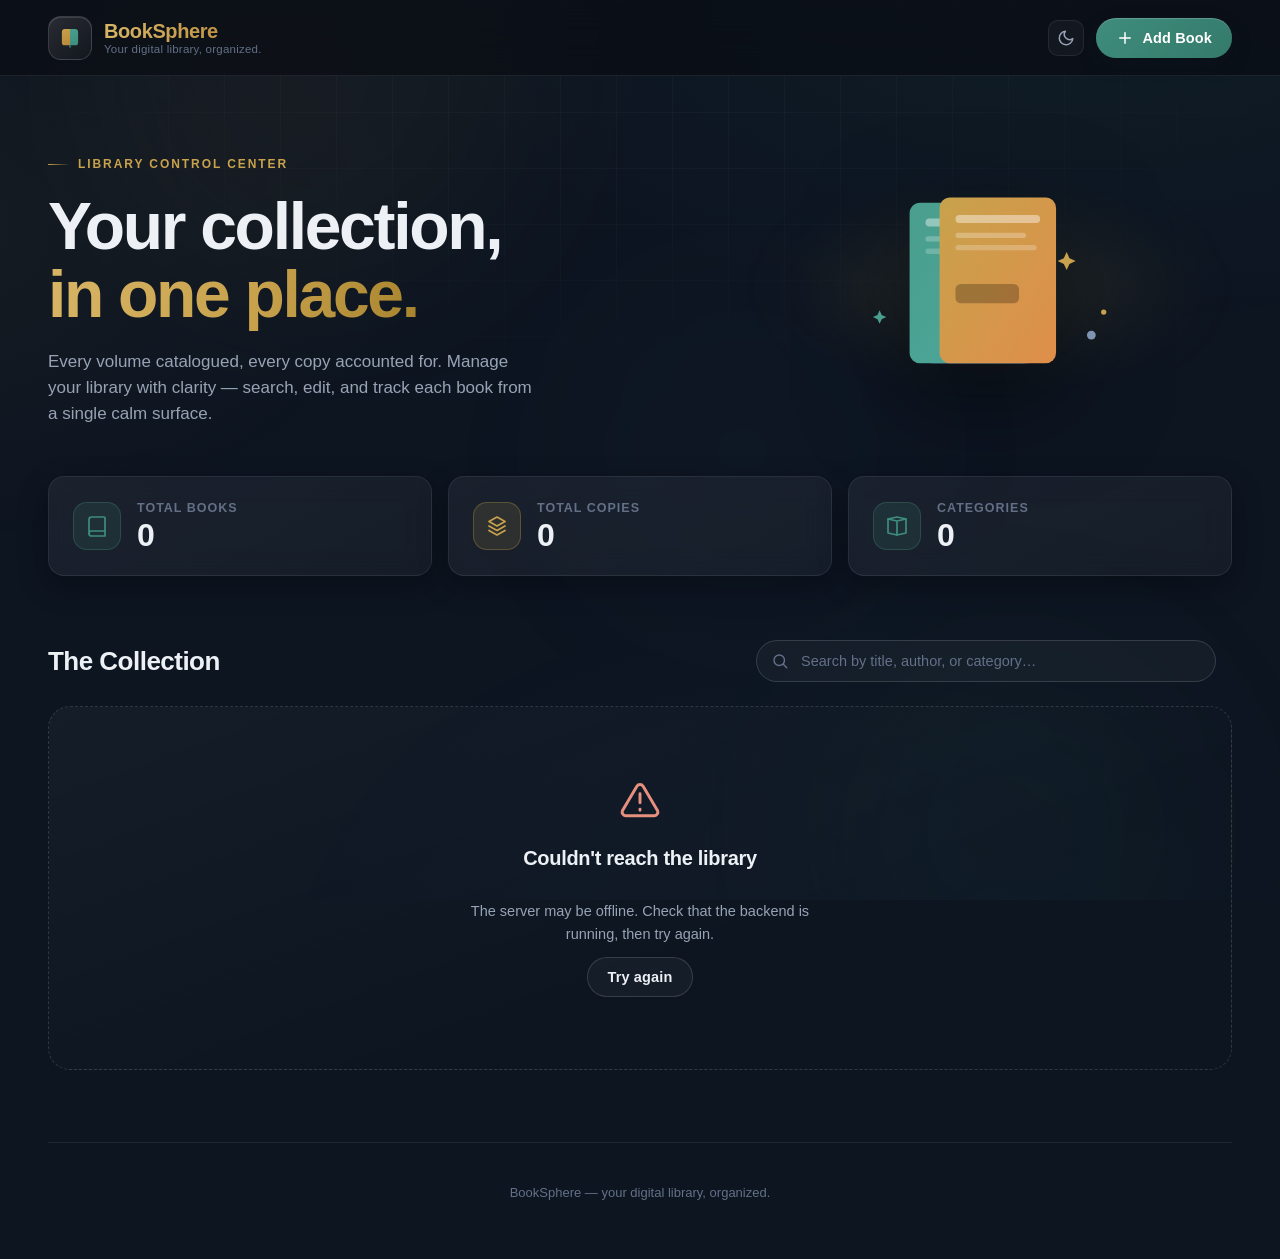
==== commit 974aadfb: "Added member deletion with borrowing safety checks" ====
--- a/src/main/resources/static/index.html
+++ b/src/main/resources/static/index.html
@@ -1,12 +1,13 @@
 <!DOCTYPE html>
 <html lang="en">
-<head>
-  <meta charset="UTF-8">
-  <meta name="viewport" content="width=device-width, initial-scale=1.0">
-  <meta name="description" content="BookSphere - your digital library, organized.">
-  <title>BookSphere &middot; Your digital library, organized.</title>
-  <link rel="stylesheet" href="css/style.css">
-</head>
+  <head>
+    <script>(function(){try{var t=localStorage.getItem('booksphere-theme');if(t)document.documentElement.setAttribute('data-theme',t);}catch(e){}})();</script>
+    <meta charset="UTF-8">
+    <meta name="viewport" content="width=device-width, initial-scale=1.0">
+    <meta name="description" content="BookSphere - your digital library, organized.">
+    <title>BookSphere &middot; Your digital library, organized.</title>
+    <link rel="stylesheet" href="css/style.css">
+  </head>
 <body>
 
   <!-- Ambient background decoration -->
@@ -28,10 +29,10 @@
             <rect x="15.1" y="25" width="1.8" height="3" rx="0.9" fill="url(#g-brand2)"/>
             <defs>
               <linearGradient id="g-brand" x1="6" y1="5" x2="16" y2="25" gradientUnits="userSpaceOnUse">
-                <stop stop-color="#F5C56B"/><stop offset="1" stop-color="#E8964B"/>
+                <stop stop-color="#c8a24c"/><stop offset="1" stop-color="#b8893a"/>
               </linearGradient>
               <linearGradient id="g-brand2" x1="16" y1="5" x2="26" y2="25" gradientUnits="userSpaceOnUse">
-                <stop stop-color="#8FD8C9"/><stop offset="1" stop-color="#5BB6A8"/>
+                <stop stop-color="#4a9e8d"/><stop offset="1" stop-color="#3f8d7c"/>
               </linearGradient>
             </defs>
           </svg>
@@ -43,6 +44,10 @@
       </a>
 
       <nav class="header-actions" aria-label="Primary actions">
+        <button type="button" class="theme-toggle" id="themeToggle" aria-label="Switch to light mode">
+          <svg class="icon-moon" viewBox="0 0 24 24" fill="none" stroke="currentColor" stroke-width="2" stroke-linecap="round" stroke-linejoin="round"><path d="M21 12.79A9 9 0 1 1 11.21 3 7 7 0 0 0 21 12.79z"/></svg>
+          <svg class="icon-sun" viewBox="0 0 24 24" fill="none" stroke="currentColor" stroke-width="2" stroke-linecap="round" stroke-linejoin="round"><circle cx="12" cy="12" r="5"/><line x1="12" y1="1" x2="12" y2="3"/><line x1="12" y1="21" x2="12" y2="23"/><line x1="4.22" y1="4.22" x2="5.64" y2="5.64"/><line x1="18.36" y1="18.36" x2="19.78" y2="19.78"/><line x1="1" y1="12" x2="3" y2="12"/><line x1="21" y1="12" x2="23" y2="12"/><line x1="4.22" y1="19.78" x2="5.64" y2="18.36"/><line x1="18.36" y1="5.64" x2="19.78" y2="4.22"/></svg>
+        </button>
         <button type="button" class="btn btn-primary" id="addBookBtn">
           <svg class="icon" viewBox="0 0 24 24" aria-hidden="true"><path d="M12 5v14M5 12h14" stroke="currentColor" stroke-width="2" stroke-linecap="round"/></svg>
           <span>Add Book</span>
@@ -69,13 +74,13 @@
           <svg class="stack-svg" viewBox="0 0 340 240">
             <defs>
               <linearGradient id="g-b1" x1="0" y1="0" x2="1" y2="1">
-                <stop offset="0" stop-color="#F5C56B"/><stop offset="1" stop-color="#DF8E4A"/>
+                <stop offset="0" stop-color="#c8a24c"/><stop offset="1" stop-color="#DF8E4A"/>
               </linearGradient>
               <linearGradient id="g-b2" x1="0" y1="0" x2="1" y2="1">
-                <stop offset="0" stop-color="#7ED6C8"/><stop offset="1" stop-color="#4BA89B"/>
+                <stop offset="0" stop-color="#4a9e8d"/><stop offset="1" stop-color="#4BA89B"/>
               </linearGradient>
               <linearGradient id="g-b3" x1="0" y1="0" x2="1" y2="1">
-                <stop offset="0" stop-color="#A9A3F5"/><stop offset="1" stop-color="#7A72D8"/>
+                <stop offset="0" stop-color="#7f93b3"/><stop offset="1" stop-color="#7A72D8"/>
               </linearGradient>
             </defs>
 
@@ -103,9 +108,9 @@
               <rect x="132" y="120" width="72" height="22" rx="6" fill="rgba(24,16,8,.28)"/>
             </g>
 
-            <g class="spark spark--a"><path d="M258 84l3.2 7 7 3.2-7 3.2-3.2 7-3.2-7-7-3.2 7-3.2z" fill="#F5C56B"/></g>
-            <g class="spark spark--b"><path d="M46 150l2.4 5.2 5.2 2.4-5.2 2.4-2.4 5.2-2.4-5.2-5.2-2.4 5.2-2.4z" fill="#7ED6C8"/></g>
-            <g class="spark spark--c"><circle cx="286" cy="178" r="5" fill="#A9A3F5"/><circle cx="300" cy="152" r="3" fill="#F5C56B"/></g>
+            <g class="spark spark--a"><path d="M258 84l3.2 7 7 3.2-7 3.2-3.2 7-3.2-7-7-3.2 7-3.2z" fill="#c8a24c"/></g>
+            <g class="spark spark--b"><path d="M46 150l2.4 5.2 5.2 2.4-5.2 2.4-2.4 5.2-2.4-5.2-5.2-2.4 5.2-2.4z" fill="#4a9e8d"/></g>
+            <g class="spark spark--c"><circle cx="286" cy="178" r="5" fill="#7f93b3"/><circle cx="300" cy="152" r="3" fill="#c8a24c"/></g>
           </svg>
         </div>
         <div class="hero-art-glow" aria-hidden="true"></div>
@@ -191,10 +196,10 @@
       <div class="state-panel state-panel--center" id="emptyState" hidden>
         <div class="empty-art" aria-hidden="true">
           <svg viewBox="0 0 120 96">
-            <rect x="18" y="26" width="34" height="48" rx="6" fill="none" stroke="#F5C56B" stroke-width="2.5" opacity=".85"/>
-            <rect x="30" y="14" width="34" height="48" rx="6" fill="none" stroke="#7ED6C8" stroke-width="2.5" opacity=".85"/>
-            <rect x="42" y="4" width="34" height="48" rx="6" fill="#2A303F"/>
-            <rect x="42" y="4" width="34" height="48" rx="6" fill="none" stroke="#A9A3F5" stroke-width="2.5"/>
+            <rect x="18" y="26" width="34" height="48" rx="6" fill="none" stroke="#c8a24c" stroke-width="2.5" opacity=".85"/>
+            <rect x="30" y="14" width="34" height="48" rx="6" fill="none" stroke="#4a9e8d" stroke-width="2.5" opacity=".85"/>
+            <rect x="42" y="4" width="34" height="48" rx="6" fill="#1d2733"/>
+            <rect x="42" y="4" width="34" height="48" rx="6" fill="none" stroke="#7f93b3" stroke-width="2.5"/>
             <rect x="50" y="14" width="18" height="4" rx="2" fill="rgba(255,255,255,.5)"/>
             <rect x="50" y="24" width="14" height="3" rx="1.5" fill="rgba(255,255,255,.32)"/>
             <rect x="50" y="31" width="16" height="3" rx="1.5" fill="rgba(255,255,255,.24)"/>
--- a/src/main/resources/static/css/style.css
+++ b/src/main/resources/static/css/style.css
@@ -22,26 +22,41 @@
    1. Design tokens
    -------------------------------------------------------------------------- */
 :root {
-  --bg: #0a0d14;
-  --bg-soft: #0e1220;
-  --surface: rgba(255, 255, 255, 0.045);
-  --surface-strong: rgba(255, 255, 255, 0.08);
-  --surface-hover: rgba(255, 255, 255, 0.1);
-  --border: rgba(255, 255, 255, 0.09);
-  --border-strong: rgba(255, 255, 255, 0.16);
-
-  --text: #eaeef6;
-  --text-dim: #a2abc0;
-  --text-faint: #6d7689;
-
-  --accent: #f0b653;
-  --accent-strong: #ffcf7d;
-  --accent-deep: #d98f3d;
-  --teal: #6fd0c2;
-  --violet: #9f9aee;
-  --danger: #ef6d6d;
-  --danger-strong: #ff8f8f;
-  --success: #6fd0a2;
+  --bg: #0d1521;
+  --bg-soft: #101b29;
+  --surface: rgba(255, 255, 255, 0.035);
+  --surface-strong: rgba(255, 255, 255, 0.06);
+  --surface-hover: rgba(255, 255, 255, 0.09);
+  --border: rgba(255, 255, 255, 0.08);
+  --border-strong: rgba(255, 255, 255, 0.14);
+
+  --text: #edf1f6;
+  --text-dim: #97a3b5;
+  --text-faint: #637087;
+
+  --primary: #3f8d7c;
+  --primary-hover: #347a6b;
+  --primary-soft: rgba(63, 141, 124, 0.14);
+  --primary-border: rgba(63, 141, 124, 0.32);
+
+  --accent: #c8a24c;
+  --accent-strong: #d8b566;
+  --accent-deep: #a9842f;
+  --accent-soft: rgba(200, 162, 76, 0.13);
+  --accent-border: rgba(200, 162, 76, 0.30);
+
+  --teal: #4a9e8d;
+  --violet: #c8a24c;
+
+  --danger: #d97362;
+  --danger-strong: #e8907f;
+  --danger-soft: rgba(217, 115, 98, 0.12);
+  --danger-border: rgba(217, 115, 98, 0.30);
+
+  --success: #5aa886;
+  --success-strong: #6fbf9c;
+  --success-soft: rgba(90, 168, 134, 0.13);
+  --success-border: rgba(90, 168, 134, 0.30);
 
   --radius-sm: 10px;
   --radius: 16px;
@@ -58,15 +73,148 @@
   --ease: cubic-bezier(0.22, 1, 0.36, 1);
 }
 
+:root[data-theme="light"] {
+  --bg: #f3f0e9;
+  --bg-soft: #faf7f0;
+  --surface: #fffdf8;
+  --surface-strong: #ffffff;
+  --surface-hover: #efe9dd;
+  --border: rgba(28, 39, 51, 0.10);
+  --border-strong: rgba(28, 39, 51, 0.18);
+
+  --text: #1d2733;
+  --text-dim: #586472;
+  --text-faint: #8a93a1;
+
+  --primary: #2f7d6c;
+  --primary-hover: #286a5c;
+  --primary-soft: rgba(47, 125, 108, 0.12);
+  --primary-border: rgba(47, 125, 108, 0.30);
+
+  --accent: #b8893a;
+  --accent-strong: #976c1f;
+  --accent-deep: #8a6017;
+  --accent-soft: rgba(184, 137, 58, 0.13);
+  --accent-border: rgba(184, 137, 58, 0.32);
+
+  --teal: #2f7d6c;
+  --violet: #b8893a;
+
+  --danger: #c75c4a;
+  --danger-strong: #d27363;
+  --danger-soft: rgba(199, 92, 74, 0.12);
+  --danger-border: rgba(199, 92, 74, 0.30);
+
+  --success: #3f8968;
+  --success-strong: #4a9a78;
+  --success-soft: rgba(63, 137, 104, 0.12);
+  --success-border: rgba(63, 137, 104, 0.30);
+
+  --shadow: 0 18px 50px rgba(28, 39, 51, 0.12);
+  --shadow-soft: 0 10px 30px rgba(28, 39, 51, 0.10);
+}
+
+[data-theme="light"] .app-bg::before {
+  background:
+    radial-gradient(1200px 700px at 85% -10%, rgba(47, 125, 108, 0.05), transparent 60%),
+    radial-gradient(1000px 600px at -10% 25%, rgba(184, 137, 58, 0.05), transparent 55%),
+    radial-gradient(900px 700px at 60% 110%, rgba(63, 141, 124, 0.04), transparent 55%);
+}
+
+[data-theme="light"] .grid-haze {
+  background-image:
+    linear-gradient(rgba(28, 39, 51, 0.03) 1px, transparent 1px),
+    linear-gradient(90deg, rgba(28, 39, 51, 0.03) 1px, transparent 1px);
+}
+
+[data-theme="light"] .site-header {
+  background: rgba(243, 240, 233, 0.86);
+}
+
+[data-theme="light"] .brand-mark {
+  background: linear-gradient(140deg, rgba(28, 39, 51, 0.06), rgba(28, 39, 51, 0.02));
+}
+
+[data-theme="light"] .modal-panel {
+  background: linear-gradient(170deg, #ffffff, #fbf8f1);
+}
+
+[data-theme="light"] .toast {
+  background: linear-gradient(160deg, #ffffff, #fbf8f1);
+}
+
+[data-theme="light"] .auth-card {
+  background: linear-gradient(170deg, rgba(255, 253, 248, 0.97), rgba(255, 253, 248, 0.85));
+}
+
+[data-theme="light"] .sidebar {
+  background: linear-gradient(180deg, #fbf8f1, #f5f1e9);
+}
+
+[data-theme="light"] .user-chip {
+  background: var(--surface);
+}
+
+[data-theme="light"] .stat-card {
+  background: var(--surface-strong);
+}
+
+[data-theme="light"] .search-input {
+  background: var(--surface);
+}
+
+[data-theme="light"] .field input {
+  background: var(--surface);
+}
+
+[data-theme="light"] .detail-cover {
+  background:
+    linear-gradient(140deg, var(--primary-soft), transparent 60%),
+    linear-gradient(160deg, var(--surface-strong), var(--surface));
+}
+
+[data-theme="light"] .detail-cell {
+  background: var(--surface);
+}
+
+[data-theme="light"] .skeleton-card {
+  background: linear-gradient(100deg,
+    var(--surface) 40%,
+    rgba(28, 39, 51, 0.05) 50%,
+    var(--surface) 60%);
+}
+
+[data-theme="light"] .skeleton-row {
+  background: linear-gradient(90deg, var(--surface) 25%, rgba(28, 39, 51, 0.05) 50%, var(--surface) 75%);
+}
+
+[data-theme="light"] .members-table th {
+  background: var(--surface);
+}
+
+[data-theme="light"] .borrowings-table th {
+  background: var(--surface);
+}
+
 /* --------------------------------------------------------------------------
    2. Reset & base
    -------------------------------------------------------------------------- */
-*,
 *::before,
 *::after {
   box-sizing: border-box;
   margin: 0;
   padding: 0;
+}
+
+* {
+  box-sizing: border-box;
+  margin: 0;
+  padding: 0;
+}
+
+/* Ensure [hidden] attribute works globally */
+[hidden] {
+  display: none !important;
 }
 
 html {
@@ -102,7 +250,7 @@
 }
 
 ::selection {
-  background: rgba(240, 182, 83, 0.32);
+  background: rgba(63, 141, 124, 0.3);
   color: var(--text);
 }
 
@@ -146,9 +294,9 @@
   position: absolute;
   inset: 0;
   background:
-    radial-gradient(1200px 700px at 85% -10%, rgba(127, 94, 255, 0.10), transparent 60%),
-    radial-gradient(1000px 600px at -10% 25%, rgba(240, 182, 83, 0.07), transparent 55%),
-    radial-gradient(900px 700px at 60% 110%, rgba(111, 208, 194, 0.06), transparent 55%);
+    radial-gradient(1200px 700px at 85% -10%, rgba(63, 141, 124, 0.08), transparent 60%),
+    radial-gradient(1000px 600px at -10% 25%, rgba(200, 162, 76, 0.05), transparent 55%),
+    radial-gradient(900px 700px at 60% 110%, rgba(80, 110, 150, 0.05), transparent 55%);
 }
 
 .grid-haze {
@@ -169,9 +317,9 @@
   opacity: 0.5;
 }
 
-.orb--amber { width: 420px; height: 420px; background: rgba(240, 182, 83, 0.16); top: -140px; left: 8%; }
-.orb--teal  { width: 380px; height: 380px; background: rgba(111, 208, 194, 0.13); bottom: -120px; right: 6%; }
-.orb--violet{ width: 360px; height: 360px; background: rgba(159, 154, 238, 0.12); top: 30%; right: 28%; }
+.orb--amber { width: 420px; height: 420px; background: rgba(200, 162, 76, 0.10); top: -140px; left: 8%; }
+.orb--teal  { width: 380px; height: 380px; background: rgba(63, 141, 124, 0.09); bottom: -120px; right: 6%; }
+.orb--violet{ width: 360px; height: 360px; background: rgba(80, 110, 150, 0.06); top: 30%; right: 28%; }
 
 /* --------------------------------------------------------------------------
    4. Buttons & icons
@@ -194,14 +342,14 @@
 .btn:active { transform: translateY(1px) scale(0.985); }
 
 .btn-primary {
-  background: linear-gradient(135deg, var(--accent-strong), var(--accent-deep));
-  color: #241503;
-  box-shadow: 0 8px 24px rgba(240, 182, 83, 0.28), inset 0 1px 0 rgba(255, 255, 255, 0.35);
+  background: linear-gradient(135deg, var(--primary), var(--primary-hover));
+  color: #ffffff;
+  box-shadow: 0 8px 20px rgba(13, 21, 33, 0.22), inset 0 1px 0 rgba(255, 255, 255, 0.18);
 }
 
 .btn-primary:hover {
   transform: translateY(-1px);
-  box-shadow: 0 12px 30px rgba(240, 182, 83, 0.38), inset 0 1px 0 rgba(255, 255, 255, 0.4);
+  box-shadow: 0 12px 26px rgba(13, 21, 33, 0.28), inset 0 1px 0 rgba(255, 255, 255, 0.22);
 }
 
 .btn-ghost {
@@ -212,19 +360,19 @@
 
 .btn-ghost:hover {
   background: var(--surface-hover);
-  border-color: rgba(255, 255, 255, 0.26);
+  border-color: var(--border-strong);
   transform: translateY(-1px);
 }
 
 .btn-danger {
-  background: linear-gradient(135deg, #ff8f8f, #d95050);
-  color: #2b0707;
-  box-shadow: 0 8px 24px rgba(239, 109, 109, 0.25);
+  background: linear-gradient(135deg, var(--danger-strong), var(--danger));
+  color: #ffffff;
+  box-shadow: 0 8px 20px rgba(13, 21, 33, 0.22);
 }
 
 .btn-danger:hover {
   transform: translateY(-1px);
-  box-shadow: 0 12px 30px rgba(239, 109, 109, 0.35);
+  box-shadow: 0 12px 26px rgba(13, 21, 33, 0.28);
 }
 
 .btn:disabled {
@@ -255,6 +403,44 @@
   transform: translateY(-1px);
 }
 
+.theme-toggle {
+  display: inline-flex;
+  align-items: center;
+  justify-content: center;
+  width: 36px;
+  height: 36px;
+  border-radius: 10px;
+  border: 1px solid var(--border);
+  background: var(--surface);
+  color: var(--text-dim);
+  cursor: pointer;
+  transition: background 0.16s var(--ease), color 0.16s var(--ease), border-color 0.16s var(--ease), transform 0.16s var(--ease);
+}
+
+.theme-toggle:hover {
+  background: var(--surface-hover);
+  color: var(--text);
+  transform: translateY(-1px);
+}
+
+.theme-toggle svg {
+  width: 18px;
+  height: 18px;
+}
+
+.theme-toggle .icon-moon { display: block; }
+.theme-toggle .icon-sun { display: none; }
+[data-theme="light"] .theme-toggle .icon-moon { display: none; }
+[data-theme="light"] .theme-toggle .icon-sun { display: block; }
+
+.sidebar-logout { display: flex; align-items: center; gap: 8px; }
+
+.sidebar-foot .theme-toggle {
+  flex: 0 0 auto;
+  width: 36px;
+  height: 36px;
+}
+
 /* Small square action buttons on cards */
 .card-btn {
   display: inline-flex;
@@ -272,15 +458,15 @@
 .card-btn svg { width: 16px; height: 16px; }
 
 .card-btn--edit:hover {
-  color: var(--accent-strong);
-  border-color: rgba(240, 182, 83, 0.4);
-  background: rgba(240, 182, 83, 0.1);
+  color: var(--primary);
+  border-color: var(--primary-border);
+  background: var(--primary-soft);
 }
 
 .card-btn--delete:hover {
   color: var(--danger-strong);
-  border-color: rgba(239, 109, 109, 0.4);
-  background: rgba(239, 109, 109, 0.1);
+  border-color: var(--danger-border);
+  background: var(--danger-soft);
 }
 
 /* --------------------------------------------------------------------------
@@ -334,7 +520,7 @@
   font-size: 20px;
   font-weight: 800;
   letter-spacing: -0.02em;
-  background: linear-gradient(90deg, #f7d291, #e9a95c);
+  background: linear-gradient(90deg, #d8b566, #b8893a);
   -webkit-background-clip: text;
   background-clip: text;
   -webkit-text-fill-color: transparent;
@@ -397,7 +583,7 @@
 }
 
 .hero-accent {
-  background: linear-gradient(100deg, #f6cf86, #e9a95c 55%, #b98c4a);
+  background: linear-gradient(100deg, #d8b566, #c8a24c 55%, #a9842f);
   -webkit-background-clip: text;
   background-clip: text;
   -webkit-text-fill-color: transparent;
@@ -422,7 +608,7 @@
 .hero-art-glow {
   position: absolute;
   inset: 12% 5%;
-  background: radial-gradient(closest-side, rgba(240, 182, 83, 0.22), rgba(111, 208, 194, 0.12), transparent);
+  background: radial-gradient(closest-side, rgba(63, 141, 124, 0.16), rgba(200, 162, 76, 0.10), transparent);
   filter: blur(30px);
   z-index: -1;
   border-radius: 50%;
@@ -476,9 +662,9 @@
   stroke-linejoin: round;
 }
 
-.stat-card--books .stat-icon      { color: var(--accent);  background: rgba(240, 182, 83, 0.12);  border: 1px solid rgba(240, 182, 83, 0.28); }
-.stat-card--copies .stat-icon     { color: var(--teal);    background: rgba(111, 208, 194, 0.12); border: 1px solid rgba(111, 208, 194, 0.28); }
-.stat-card--categories .stat-icon { color: var(--violet);  background: rgba(159, 154, 238, 0.12); border: 1px solid rgba(159, 154, 238, 0.28); }
+.stat-card--books .stat-icon      { color: var(--primary); background: var(--primary-soft);  border: 1px solid var(--primary-border); }
+.stat-card--copies .stat-icon     { color: var(--accent);  background: var(--accent-soft);   border: 1px solid var(--accent-border); }
+.stat-card--categories .stat-icon { color: var(--primary); background: var(--primary-soft);  border: 1px solid var(--primary-border); }
 
 .stat-body { display: flex; flex-direction: column; }
 
@@ -497,9 +683,9 @@
   line-height: 1.1;
 }
 
-.stat-card--books .stat-value      { color: var(--accent-strong); }
-.stat-card--copies .stat-value     { color: var(--teal); }
-.stat-card--categories .stat-value { color: var(--violet); }
+.stat-card--books .stat-value      { color: var(--text); }
+.stat-card--copies .stat-value     { color: var(--text); }
+.stat-card--categories .stat-value { color: var(--text); }
 
 /* --------------------------------------------------------------------------
    8. Collection toolbar & search
@@ -556,9 +742,9 @@
 
 .search-input:focus {
   outline: none;
-  border-color: rgba(240, 182, 83, 0.55);
+  border-color: var(--primary-border);
   background: var(--surface-strong);
-  box-shadow: 0 0 0 4px rgba(240, 182, 83, 0.12);
+  box-shadow: 0 0 0 4px var(--primary-soft);
 }
 
 .search-input::-webkit-search-cancel-button { display: none; }
@@ -623,8 +809,8 @@
   inset: 0 auto 0 0;
   width: 5px;
   background: linear-gradient(180deg,
-    hsl(var(--cat-hue) 85% 68%),
-    hsl(var(--cat-hue) 80% 46%));
+    hsl(var(--cat-hue) 42% 52%),
+    hsl(var(--cat-hue) 42% 40%));
 }
 
 .book-card-body { padding: 22px 22px 18px; display: flex; flex-direction: column; gap: 6px; flex: 1; }
@@ -646,9 +832,9 @@
   font-size: 11.5px;
   font-weight: 700;
   letter-spacing: 0.02em;
-  color: hsl(var(--cat-hue) 90% 78%);
-  background: hsla(var(--cat-hue), 70%, 60%, 0.14);
-  border: 1px solid hsla(var(--cat-hue), 75%, 65%, 0.28);
+  color: hsl(var(--cat-hue) 45% 40%);
+  background: hsla(var(--cat-hue), 42%, 50%, 0.12);
+  border: 1px solid hsla(var(--cat-hue), 45%, 50%, 0.28);
 }
 
 .badge::before {
@@ -656,8 +842,7 @@
   width: 6px;
   height: 6px;
   border-radius: 50%;
-  background: hsl(var(--cat-hue) 90% 70%);
-  box-shadow: 0 0 8px hsl(var(--cat-hue) 90% 70%);
+  background: hsl(var(--cat-hue) 42% 46%);
 }
 
 .book-id {
@@ -718,7 +903,7 @@
   border: 1px solid var(--border);
 }
 
-.book-qty--none { color: var(--danger-strong); border-color: rgba(239, 109, 109, 0.3); }
+.book-qty--none { color: var(--danger-strong); border-color: var(--danger-border); }
 
 .book-actions {
   display: flex;
@@ -820,7 +1005,7 @@
   height: 18px;
   border-radius: 50%;
   border: 2px solid var(--border-strong);
-  border-top-color: var(--accent);
+  border-top-color: var(--primary);
   animation: spin 0.8s linear infinite;
 }
 
@@ -853,7 +1038,7 @@
   width: min(480px, 100%);
   max-height: calc(100vh - 48px);
   overflow-y: auto;
-  background: linear-gradient(170deg, #151a29, #0e1220);
+  background: linear-gradient(170deg, #131e2c, #0d1521);
   border: 1px solid var(--border-strong);
   border-radius: var(--radius-lg);
   box-shadow: var(--shadow);
@@ -913,9 +1098,9 @@
 
 .field input:focus {
   outline: none;
-  border-color: rgba(240, 182, 83, 0.55);
+  border-color: var(--primary-border);
   background: rgba(255, 255, 255, 0.07);
-  box-shadow: 0 0 0 4px rgba(240, 182, 83, 0.12);
+  box-shadow: 0 0 0 4px var(--primary-soft);
 }
 
 .field input[aria-invalid="true"] {
@@ -960,7 +1145,7 @@
   height: 110px;
   border-radius: var(--radius);
   background:
-    linear-gradient(140deg, hsla(var(--cat-hue), 80%, 60%, 0.35), transparent 60%),
+    linear-gradient(140deg, hsla(var(--cat-hue), 42%, 55%, 0.18), transparent 60%),
     linear-gradient(160deg, var(--surface-strong), var(--surface));
   border: 1px solid var(--border);
   display: flex;
@@ -1030,7 +1215,7 @@
   gap: 11px;
   padding: 13px 15px;
   border-radius: var(--radius-sm);
-  background: linear-gradient(160deg, #171c2c, #10141f);
+  background: linear-gradient(160deg, #131e2c, #0d1521);
   border: 1px solid var(--border-strong);
   box-shadow: var(--shadow);
   font-size: 14px;
